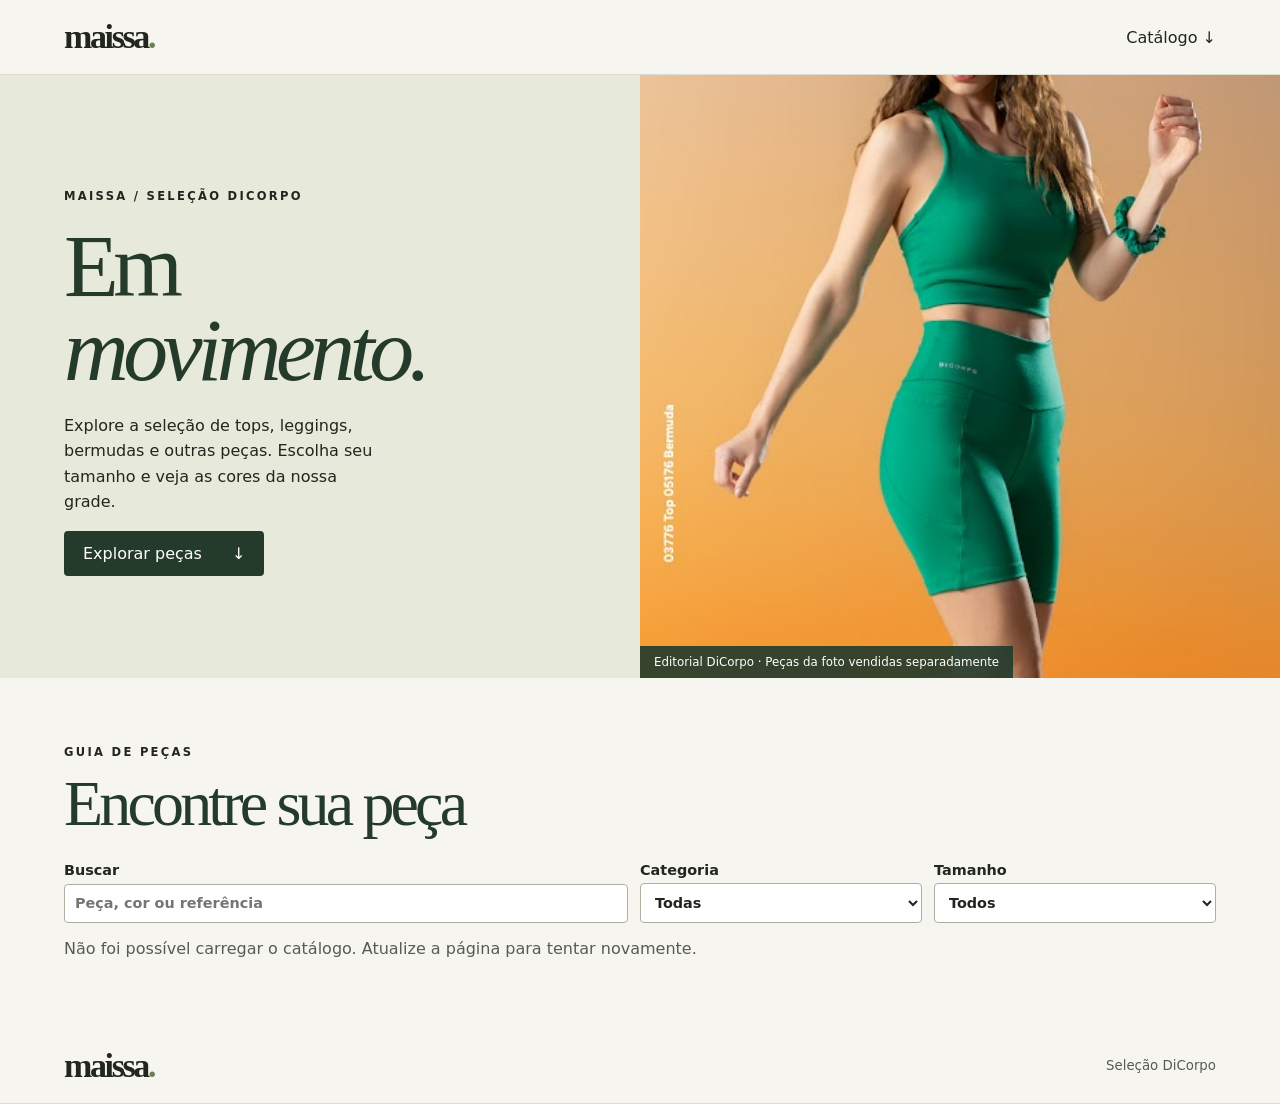
==== catalogo/index.html @ 857487c9 "Publica catálogo Maissa em /catalogo" ====
<!doctype html>
<html lang="pt-BR">
<head><meta charset="utf-8"><meta name="viewport" content="width=device-width,initial-scale=1"><meta name="catalog-api" content="https://api.vinza.app/catalogo/api/catalogo"><title>Maissa | Catálogo DiCorpo</title><link rel="stylesheet" href="./style.css"><script src="./app.js" defer></script></head>
<body>
<header><a href="./" class="brand">maissa<span>.</span></a><a href="#colecao">Catálogo ↓</a></header>
<main>
<section class="hero"><div class="intro"><p class="eyebrow">MAISSA / SELEÇÃO DICORPO</p><h1>Em<br><em>movimento.</em></h1><p>Explore a seleção de tops, leggings, bermudas e outras peças. Escolha seu tamanho e veja as cores da nossa grade.</p><a class="button" href="#colecao">Explorar peças <span>↓</span></a></div><figure><img src="./fotos/bermuda.jpg" alt="Look esportivo DiCorpo com bermuda e top verdes"><figcaption>Editorial DiCorpo · Peças da foto vendidas separadamente</figcaption></figure></section>
<section class="collection" id="colecao"><p class="eyebrow">GUIA DE PEÇAS</p><h2>Encontre sua peça</h2><div class="filters"><label>Buscar<input id="busca" placeholder="Peça, cor ou referência" type="search"></label><label>Categoria<select id="categoria"><option value="">Todas</option></select></label><label>Tamanho<select id="tamanho"><option value="">Todos</option><option>P</option><option>M</option><option>G</option><option>GG</option><option value="U">Único</option></select></label></div><p id="total" role="status">Carregando catálogo…</p><div id="grade"></div></section>
</main><footer><span class="brand">maissa<span>.</span></span><small>Seleção DiCorpo</small></footer>
</body></html>
---- catalogo/style.css ----
:root{font-family:system-ui,sans-serif;color:#21261e;background:#f7f5ef;--green:#243b2c;--line:#dcdcd0}*{box-sizing:border-box}body{margin:0}a{color:inherit;text-decoration:none}header,footer{padding:18px max(5vw,20px);display:flex;align-items:center;justify-content:space-between;border-bottom:1px solid var(--line)}.brand{font:bold 34px Georgia,serif;letter-spacing:-.07em}.brand span{color:#698255}.hero{display:grid;grid-template-columns:1fr 1fr;background:#e7e9da}.intro{padding:clamp(30px,8vw,125px) max(5vw,20px);align-self:center}.eyebrow{letter-spacing:.2em;font-size:.72rem;font-weight:800}h1,h2{font:normal clamp(44px,7vw,105px)/.93 Georgia,serif;letter-spacing:-.06em;margin:.24em 0;color:var(--green)}h1 em{font-weight:normal}.intro>p:not(.eyebrow){max-width:32ch;line-height:1.6}.button,button{display:inline-flex;gap:30px;align-items:center;background:var(--green);color:white;padding:13px 19px;border:0;border-radius:4px;cursor:pointer;font:inherit}figure{margin:0;position:relative;min-height:440px}figure img{position:absolute;width:100%;height:100%;object-fit:cover;object-position:50% 30%}figcaption{position:absolute;bottom:0;color:white;background:#243b2ce8;padding:9px 14px;font-size:.74rem}.collection{padding:55px max(5vw,20px)}h2{font-size:clamp(38px,5vw,66px)}.filters{display:grid;grid-template-columns:2fr 1fr 1fr;gap:12px;margin-top:28px}label{display:grid;gap:5px;font-size:.9rem;font-weight:650}input,select{font:inherit;padding:10px;border:1px solid #aeafa1;border-radius:4px;background:white;color:#21261e;min-width:0}#total,.caption,small{color:#555d50}#grade{display:grid;grid-template-columns:repeat(auto-fit,minmax(min(100%,245px),1fr));gap:18px}.card{background:#fff;border:1px solid var(--line);border-radius:8px;overflow:hidden}.card img{display:block;width:100%;height:245px;object-fit:cover;object-position:50% 35%}.card section{padding:18px}.card h3{font:normal 26px Georgia,serif;margin:5px 0 10px}.card p{margin:0 0 12px}.card ul{margin:12px 0 0;padding:0;list-style:none}.card li{display:flex;justify-content:space-between;padding:7px 0;border-top:1px solid var(--line);gap:12px}.caption{font-size:.76rem}.admin{max-width:980px;margin:auto;padding:24px}.admin table{width:100%;border-collapse:collapse;margin:20px 0}.admin th,.admin td{text-align:left;border-bottom:1px solid var(--line);padding:8px}.admin input[type=number]{width:70px}.admin form{display:grid;gap:12px}@media(max-width:650px){.hero{grid-template-columns:1fr}.hero figure{min-height:370px}.filters{grid-template-columns:1fr 1fr}.filters label:first-child{grid-column:1/-1}.admin{padding:12px}.admin th,.admin td{padding:5px}}
.admin form[hidden]{display:none}
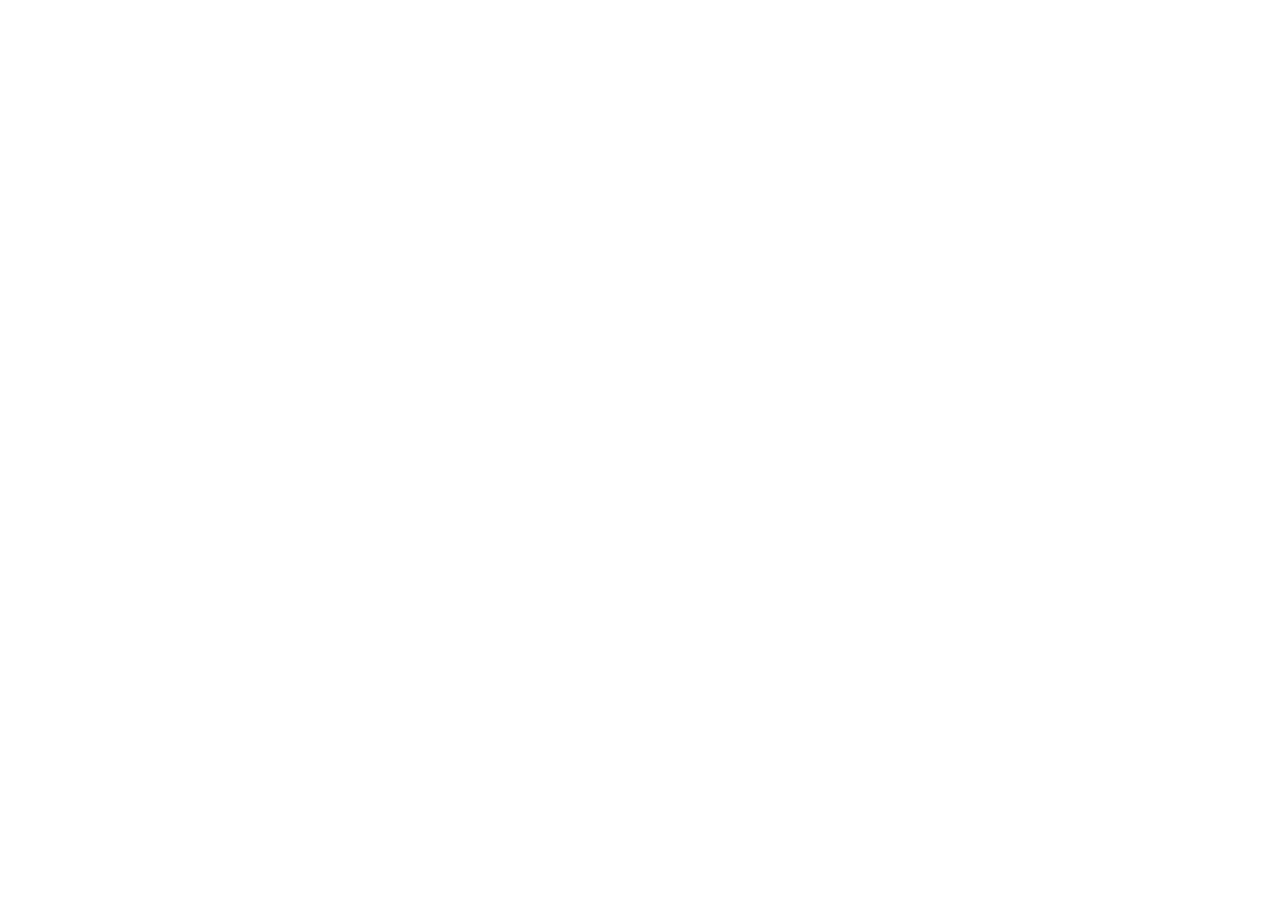
==== commit 1ce1eb40: "Move catálogo Maissa para domínio próprio com carrossel" ====
--- a/catalogo/index.html
+++ b/catalogo/index.html
@@ -1,9 +1,10 @@
 <!doctype html>
 <html lang="pt-BR">
-<head><meta charset="utf-8"><meta name="viewport" content="width=device-width,initial-scale=1"><meta name="catalog-api" content="https://api.vinza.app/catalogo/api/catalogo"><title>Maissa | Catálogo DiCorpo</title><link rel="stylesheet" href="./style.css"><script src="./app.js" defer></script></head>
+<head><meta charset="utf-8"><meta name="viewport" content="width=device-width,initial-scale=1"><meta name="catalog-api" content="https://api.vinza.app/catalogo/api/catalogo"><meta http-equiv="refresh" content="0; url=https://catalogo.maissamansano.fst.br/"><link rel="canonical" href="https://catalogo.maissamansano.fst.br/"><title>Maissa | Catálogo DiCorpo</title><link rel="stylesheet" href="./style.css"><script>location.replace('https://catalogo.maissamansano.fst.br/' + location.search + location.hash);</script><script src="./app.js" defer></script></head>
 <body>
 <header><a href="./" class="brand">maissa<span>.</span></a><a href="#colecao">Catálogo ↓</a></header>
 <main>
+<p style="padding:16px 5vw">Nosso catálogo mudou de endereço: <a href="https://catalogo.maissamansano.fst.br/">abrir o catálogo Maissa</a>.</p>
 <section class="hero"><div class="intro"><p class="eyebrow">MAISSA / SELEÇÃO DICORPO</p><h1>Em<br><em>movimento.</em></h1><p>Explore a seleção de tops, leggings, bermudas e outras peças. Escolha seu tamanho e veja as cores da nossa grade.</p><a class="button" href="#colecao">Explorar peças <span>↓</span></a></div><figure><img src="./fotos/bermuda.jpg" alt="Look esportivo DiCorpo com bermuda e top verdes"><figcaption>Editorial DiCorpo · Peças da foto vendidas separadamente</figcaption></figure></section>
 <section class="collection" id="colecao"><p class="eyebrow">GUIA DE PEÇAS</p><h2>Encontre sua peça</h2><div class="filters"><label>Buscar<input id="busca" placeholder="Peça, cor ou referência" type="search"></label><label>Categoria<select id="categoria"><option value="">Todas</option></select></label><label>Tamanho<select id="tamanho"><option value="">Todos</option><option>P</option><option>M</option><option>G</option><option>GG</option><option value="U">Único</option></select></label></div><p id="total" role="status">Carregando catálogo…</p><div id="grade"></div></section>
 </main><footer><span class="brand">maissa<span>.</span></span><small>Seleção DiCorpo</small></footer>
--- a/catalogo/style.css
+++ b/catalogo/style.css
@@ -1,2 +1,3 @@
 :root{font-family:system-ui,sans-serif;color:#21261e;background:#f7f5ef;--green:#243b2c;--line:#dcdcd0}*{box-sizing:border-box}body{margin:0}a{color:inherit;text-decoration:none}header,footer{padding:18px max(5vw,20px);display:flex;align-items:center;justify-content:space-between;border-bottom:1px solid var(--line)}.brand{font:bold 34px Georgia,serif;letter-spacing:-.07em}.brand span{color:#698255}.hero{display:grid;grid-template-columns:1fr 1fr;background:#e7e9da}.intro{padding:clamp(30px,8vw,125px) max(5vw,20px);align-self:center}.eyebrow{letter-spacing:.2em;font-size:.72rem;font-weight:800}h1,h2{font:normal clamp(44px,7vw,105px)/.93 Georgia,serif;letter-spacing:-.06em;margin:.24em 0;color:var(--green)}h1 em{font-weight:normal}.intro>p:not(.eyebrow){max-width:32ch;line-height:1.6}.button,button{display:inline-flex;gap:30px;align-items:center;background:var(--green);color:white;padding:13px 19px;border:0;border-radius:4px;cursor:pointer;font:inherit}figure{margin:0;position:relative;min-height:440px}figure img{position:absolute;width:100%;height:100%;object-fit:cover;object-position:50% 30%}figcaption{position:absolute;bottom:0;color:white;background:#243b2ce8;padding:9px 14px;font-size:.74rem}.collection{padding:55px max(5vw,20px)}h2{font-size:clamp(38px,5vw,66px)}.filters{display:grid;grid-template-columns:2fr 1fr 1fr;gap:12px;margin-top:28px}label{display:grid;gap:5px;font-size:.9rem;font-weight:650}input,select{font:inherit;padding:10px;border:1px solid #aeafa1;border-radius:4px;background:white;color:#21261e;min-width:0}#total,.caption,small{color:#555d50}#grade{display:grid;grid-template-columns:repeat(auto-fit,minmax(min(100%,245px),1fr));gap:18px}.card{background:#fff;border:1px solid var(--line);border-radius:8px;overflow:hidden}.card img{display:block;width:100%;height:245px;object-fit:cover;object-position:50% 35%}.card section{padding:18px}.card h3{font:normal 26px Georgia,serif;margin:5px 0 10px}.card p{margin:0 0 12px}.card ul{margin:12px 0 0;padding:0;list-style:none}.card li{display:flex;justify-content:space-between;padding:7px 0;border-top:1px solid var(--line);gap:12px}.caption{font-size:.76rem}.admin{max-width:980px;margin:auto;padding:24px}.admin table{width:100%;border-collapse:collapse;margin:20px 0}.admin th,.admin td{text-align:left;border-bottom:1px solid var(--line);padding:8px}.admin input[type=number]{width:70px}.admin form{display:grid;gap:12px}@media(max-width:650px){.hero{grid-template-columns:1fr}.hero figure{min-height:370px}.filters{grid-template-columns:1fr 1fr}.filters label:first-child{grid-column:1/-1}.admin{padding:12px}.admin th,.admin td{padding:5px}}
 .admin form[hidden]{display:none}
+.carousel{position:relative;min-width:0}.carousel-track{display:flex;overflow-x:auto;scroll-snap-type:x mandatory;scrollbar-width:none;overscroll-behavior-x:contain}.carousel-track::-webkit-scrollbar{display:none}.carousel-slide{flex:0 0 100%;min-width:0;scroll-snap-align:start;scroll-snap-stop:always}.card .carousel-slide img{height:320px;object-fit:contain;background:#f1f0ea}.photo-placeholder{height:320px;display:grid;place-items:center;background:#e7e9da;color:#555d50}.carousel-controls{display:flex;align-items:center;justify-content:space-between;gap:12px;padding:8px 12px;border-bottom:1px solid var(--line);font-size:.85rem}.carousel-controls button{padding:8px 15px;min-height:44px}.carousel-track:focus-visible{outline:3px solid #698255;outline-offset:-3px}button:disabled{opacity:.4;cursor:default}.card{min-width:0}.admin h1{font-size:clamp(42px,7vw,72px)}#fotos{margin-top:48px;scroll-margin-top:20px}#fotos[hidden]{display:none}#fotos>p{line-height:1.6}.photo-editor{padding:18px;border:1px solid var(--line);border-radius:8px;background:white;margin:18px 0}.photo-editor h3{margin-top:0}.photo-list{display:flex;gap:16px;overflow-x:auto;padding:0 0 12px;list-style:none}.photo-list>li{flex:0 0 185px;min-width:0}.photo-list img,.admin-photo-placeholder{width:185px;height:185px;object-fit:contain;background:#f1f0ea;border-radius:4px}.admin-photo-placeholder{display:grid;place-items:center;font-size:.85rem}.photo-actions{display:flex;gap:5px}.photo-actions button{padding:8px;font-size:.8rem;min-height:44px}.photo-editor input[type=file]{width:100%}.photo-editor [role=status]{font-size:.9rem;overflow-wrap:anywhere}@media(prefers-reduced-motion:reduce){.carousel-track{scroll-behavior:auto}}
